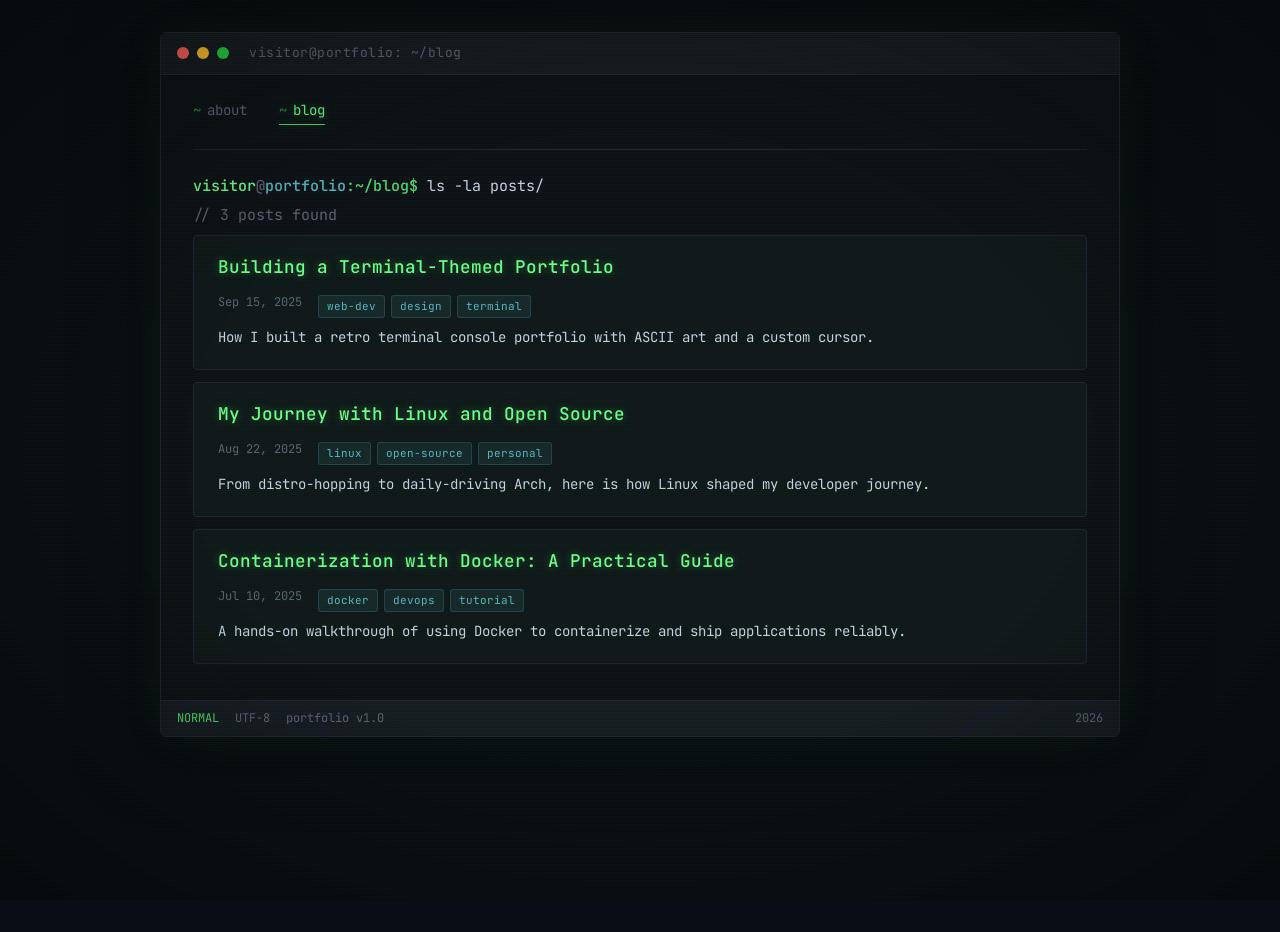
==== blog/index.html @ 106ab61b "fix styling" ====
<!DOCTYPE html><html lang="en"><head><meta charset="UTF-8"><meta name="viewport" content="width=device-width, initial-scale=1.0"><title>Umendra Rajapakshe</title><link rel="stylesheet" href="/_astro/Terminal.BENspTD4.css"></head><body><div class="terminal-window fade-in"><div class="terminal-titlebar"><div class="terminal-dot red"></div><div class="terminal-dot yellow"></div><div class="terminal-dot green"></div><span class="terminal-title">visitor@portfolio: ~/blog</span></div><div class="terminal-body"><nav class="nav-bar"><a href="/" class="nav-link">about</a><a href="/blog" class="nav-link active">blog</a></nav><div class="term-output"><div class="term-line"><span class="term-prompt"><span class="user">visitor</span><span class="at">@</span><span class="host">portfolio</span><span class="symbol">:~/blog$</span></span> ls -la posts/</div><div class="term-line comment">// 3 posts found</div></div><ul class="blog-list"><li><a href="/blog/building-terminal-themed-portfolio" class="blog-post-entry"><h3>Building a Terminal-Themed Portfolio</h3><div class="post-meta"><span>Sep 15, 2025</span><div class="post-tags"><span class="tag">web-dev</span><span class="tag">design</span><span class="tag">terminal</span></div></div><p class="post-excerpt">How I built a retro terminal console portfolio with ASCII art and a custom cursor.</p></a></li><li><a href="/blog/journey-with-linux-open-source" class="blog-post-entry"><h3>My Journey with Linux and Open Source</h3><div class="post-meta"><span>Aug 22, 2025</span><div class="post-tags"><span class="tag">linux</span><span class="tag">open-source</span><span class="tag">personal</span></div></div><p class="post-excerpt">From distro-hopping to daily-driving Arch, here is how Linux shaped my developer journey.</p></a></li><li><a href="/blog/containerization-with-docker" class="blog-post-entry"><h3>Containerization with Docker: A Practical Guide</h3><div class="post-meta"><span>Jul 10, 2025</span><div class="post-tags"><span class="tag">docker</span><span class="tag">devops</span><span class="tag">tutorial</span></div></div><p class="post-excerpt">A hands-on walkthrough of using Docker to containerize and ship applications reliably.</p></a></li></ul></div><div class="status-line"><div class="status-left"><span class="status-mode">NORMAL</span><span>UTF-8</span><span>portfolio v1.0</span></div><div class="status-right"><span>2026</span></div></div></div></body></html>
---- _astro/Terminal.BENspTD4.css ----
@import "https://fonts.googleapis.com/css2?family=JetBrains+Mono:wght@300;400;500;700&display=swap";@import "https://fonts.googleapis.com/css2?family=Inter:wght@300;400;500;600;700&display=swap";@import "https://fonts.googleapis.com/css2?family=VT323&display=swap";:root{--term-bg:#0a0e14;--term-bg-alt:#0d1117;--term-fg:#c5d0de;--term-green:#4fd76a;--term-green-dim:#2d8c3f;--term-green-bright:#6bff8a;--term-blue:#5b9bf3;--term-yellow:#e5c07b;--term-red:#ff6b6b;--term-cyan:#56b6c2;--term-magenta:#c678dd;--term-comment:#5c6370;--term-border:#1e252e;--term-glow:0 0 8px #4fd76a66;--term-glow-strong:0 0 12px #4fd76a99, 0 0 24px #4fd76a33;--font-mono:"JetBrains Mono", "Fira Code", "Consolas", monospace;--font-body:"Inter", system-ui, -apple-system, sans-serif;--font-pixel:"VT323", "JetBrains Mono", monospace;--scanline-opacity:.03}*{box-sizing:border-box;margin:0;padding:0}html{scroll-behavior:smooth}body{font-family:var(--font-mono);background-color:var(--term-bg);color:var(--term-fg);min-height:100vh;font-size:15px;line-height:1.6;overflow-x:hidden}body:before{content:"";background:repeating-linear-gradient(0deg, #0000 0px, #0000 1px, rgba(79, 215, 106, var(--scanline-opacity)) 1px, rgba(79, 215, 106, var(--scanline-opacity)) 2px);pointer-events:none;z-index:9999;width:100%;height:100%;position:fixed;top:0;left:0}body:after{content:"";pointer-events:none;z-index:9998;background:radial-gradient(#0000 50%,#0006 100%);width:100%;height:100%;position:fixed;top:0;left:0}.terminal-window{background:var(--term-bg-alt);border:1px solid var(--term-border);border-radius:6px;max-width:960px;margin:2rem auto;overflow:hidden;box-shadow:0 0 40px #4fd76a14,0 0 80px #00000080}.terminal-titlebar{border-bottom:1px solid var(--term-border);user-select:none;background:#161b22;align-items:center;gap:8px;padding:10px 16px;display:flex}.terminal-dot{border-radius:50%;width:12px;height:12px}.terminal-dot.red{background:#ff5f56}.terminal-dot.yellow{background:#ffbd2e}.terminal-dot.green{background:#27c93f}.terminal-title{color:var(--term-comment);letter-spacing:.5px;margin-left:12px;font-size:13px}.terminal-body{min-height:400px;padding:1.5rem 2rem}.ascii-art{font-family:var(--font-mono);color:var(--term-green);text-shadow:var(--term-glow);white-space:pre;user-select:none;padding:1rem 0;font-size:8px;line-height:1.15;overflow-x:auto}.ascii-art.small{font-size:9px}.term-prompt{color:var(--term-green);font-weight:500}.term-prompt .user{color:var(--term-green-bright)}.term-prompt .at{color:var(--term-comment)}.term-prompt .host{color:var(--term-cyan)}.term-prompt .path{color:var(--term-blue)}.term-prompt .symbol{color:var(--term-green)}.typing-cursor{background:var(--term-green);vertical-align:text-bottom;width:10px;height:1.2em;margin-left:2px;animation:1s steps(2,end) infinite blink;display:inline-block}@keyframes blink{0%,50%{opacity:1}50.01%,to{opacity:0}}.nav-bar{border-bottom:1px solid var(--term-border);gap:2rem;margin-bottom:1.5rem;padding:0 0 1.5rem;display:flex}.nav-link{color:var(--term-comment);padding-bottom:4px;font-size:14px;text-decoration:none;transition:color .2s,text-shadow .2s;position:relative}.nav-link:hover{color:var(--term-green);text-shadow:var(--term-glow)}.nav-link.active{color:var(--term-green-bright);text-shadow:var(--term-glow)}.nav-link.active:after{content:"";background:var(--term-green);width:100%;height:1px;box-shadow:var(--term-glow);position:absolute;bottom:0;left:0}.nav-link:before{content:"~";color:var(--term-green-dim);margin-right:6px}h1,h2,h3,h4{color:var(--term-green-bright);text-shadow:var(--term-glow);font-weight:500;line-height:1.3}h1{margin:1.5rem 0 1rem;font-size:1.6rem}h2{margin:1.5rem 0 .75rem;font-size:1.3rem}h3{margin:1rem 0 .5rem;font-size:1.1rem}p{color:var(--term-fg);margin-bottom:1rem}a{color:var(--term-cyan);text-decoration:none;transition:color .2s,text-shadow .2s}a:hover{color:var(--term-green-bright);text-shadow:var(--term-glow)}strong{color:var(--term-yellow);font-weight:500}em{color:var(--term-magenta);font-style:normal}code{font-family:var(--font-mono);color:var(--term-green-bright);background:#4fd76a14;border-radius:3px;padding:2px 6px;font-size:.9em}pre{border:1px solid var(--term-border);border-left:3px solid var(--term-green-dim);background:#06090d;border-radius:4px;margin:1rem 0;padding:1rem 1.25rem;overflow-x:auto}pre code{color:var(--term-fg);background:0 0;padding:0;font-size:13px;line-height:1.5}ul,ol{color:var(--term-fg);margin:.5rem 0 1rem 1.5rem}li{margin-bottom:.4rem}li::marker{color:var(--term-green)}.about-section{margin-bottom:2rem}.section-header{align-items:center;gap:10px;margin-bottom:.75rem;display:flex}.section-header .prefix{color:var(--term-green-dim);font-size:.9em}.section-header h2{margin:0}.skills-grid{grid-template-columns:repeat(auto-fill,minmax(200px,1fr));gap:.5rem;margin:1rem 0;display:grid}.skill-item{border:1px solid var(--term-border);background:#4fd76a0d;border-radius:4px;align-items:center;gap:8px;padding:6px 12px;font-size:13px;transition:border-color .2s,background .2s;display:flex}.skill-item:hover{border-color:var(--term-green-dim);background:#4fd76a1a}.skill-item .check{color:var(--term-green)}.project-card{border:1px solid var(--term-border);background:#4fd76a0a;border-radius:4px;margin-bottom:1rem;padding:1rem 1.25rem;transition:border-color .25s,box-shadow .25s,transform .25s}.project-card:hover{border-color:var(--term-green-dim);transform:translateY(-2px);box-shadow:0 0 20px #4fd76a1a}.project-card h3{margin-top:0}.project-card .project-meta{flex-wrap:wrap;gap:6px;margin-top:.5rem;display:flex}.tag{color:var(--term-cyan);background:#56b6c21a;border:1px solid #56b6c233;border-radius:3px;padding:2px 8px;font-size:11px}.blog-list{margin:0;padding:0;list-style:none}.blog-post-entry{border:1px solid var(--term-border);background:#4fd76a08;border-radius:4px;margin-bottom:.75rem;padding:1.25rem 1.5rem;text-decoration:none;transition:border-color .25s,box-shadow .25s,background .25s,transform .25s;display:block}.blog-post-entry:hover{border-color:var(--term-green-dim);background:#4fd76a12;transform:translate(4px);box-shadow:0 0 20px #4fd76a1a}.blog-post-entry h3{color:var(--term-green-bright);margin:0 0 .5rem}.blog-post-entry .post-meta{color:var(--term-comment);flex-wrap:wrap;align-items:center;gap:16px;margin-bottom:.5rem;font-size:12px;display:flex}.blog-post-entry .post-excerpt{color:var(--term-fg);margin:0;font-size:14px}.blog-post-entry .post-tags{gap:6px;margin-top:.5rem;display:flex}.article-header{border-bottom:1px solid var(--term-border);margin-bottom:2rem;padding-bottom:1.5rem}.article-header h1{color:var(--term-green-bright);text-shadow:var(--term-glow);margin:.5rem 0;font-size:2rem}.article-meta{color:var(--term-comment);flex-wrap:wrap;align-items:center;gap:16px;font-size:13px;display:flex}.article-body{font-family:var(--font-body);color:#d0d7e0;font-size:16px;line-height:1.8}.article-body h1{font-family:var(--font-mono);color:var(--term-green-bright);text-shadow:var(--term-glow);margin:2rem 0 1rem;font-size:1.5rem}.article-body h2{font-family:var(--font-mono);border-bottom:1px solid var(--term-border);color:var(--term-green-bright);text-shadow:var(--term-glow);margin:2rem 0 .75rem;padding-bottom:.3rem;font-size:1.3rem}.article-body h3{font-family:var(--font-mono);color:var(--term-green);text-shadow:none;margin:1.5rem 0 .5rem;font-size:1.15rem}.article-body p{color:#d0d7e0;text-shadow:none;margin-bottom:1.25rem}.article-body strong{color:var(--term-yellow);font-weight:600}.article-body em{color:var(--term-magenta);font-style:italic}.article-body a{color:var(--term-cyan);text-underline-offset:2px;text-decoration:underline}.article-body a:hover{color:var(--term-green-bright)}.article-body ul,.article-body ol{color:#d0d7e0;margin:.5rem 0 1.25rem 1.5rem}.article-body li{margin-bottom:.5rem;line-height:1.7}.article-body li::marker{color:var(--term-green)}.article-body code{font-family:var(--font-mono);color:var(--term-green-bright);background:#4fd76a14;border-radius:3px;padding:2px 6px;font-size:.88em}.article-body pre{margin:1.25rem 0}.article-body pre code{color:var(--term-fg);font-size:13px;line-height:1.5}.article-body blockquote{border-left:3px solid var(--term-green-dim);color:var(--term-comment);background:#4fd76a0a;border-radius:0 4px 4px 0;margin:1.25rem 0;padding:.5rem 1rem;font-style:italic}.article-body hr{border:none;border-top:1px solid var(--term-border);margin:2rem 0}.back-link{color:var(--term-green);align-items:center;gap:6px;margin-bottom:1.5rem;font-size:14px;display:inline-flex}.back-link:hover{color:var(--term-green-bright)}.status-line{border-top:1px solid var(--term-border);color:var(--term-comment);background:#161b22;justify-content:space-between;align-items:center;padding:8px 16px;font-size:12px;display:flex}.status-line .status-left{gap:16px;display:flex}.status-line .status-mode{color:var(--term-green)}.term-output{margin:.5rem 0}.term-line{white-space:pre-wrap;word-break:break-word;margin-bottom:.3rem}.term-line.comment{color:var(--term-comment)}.term-line.success{color:var(--term-green)}.term-line.warning{color:var(--term-yellow)}.fade-in{animation:.4s ease-out fadeIn}@keyframes fadeIn{0%{opacity:0;transform:translateY(8px)}to{opacity:1;transform:translateY(0)}}blockquote{border-left:3px solid var(--term-green-dim);color:var(--term-comment);background:#4fd76a0a;border-radius:0 4px 4px 0;margin:1rem 0;padding:.5rem 1rem;font-style:italic}hr{border:none;border-top:1px solid var(--term-border);margin:2rem 0}::selection{color:var(--term-green-bright);background:#4fd76a40}::-webkit-scrollbar{width:8px;height:8px}::-webkit-scrollbar-track{background:var(--term-bg)}::-webkit-scrollbar-thumb{background:var(--term-green-dim);border-radius:4px}::-webkit-scrollbar-thumb:hover{background:var(--term-green)}@media (width<=768px){body{font-size:13px}.terminal-window{border:none;border-radius:0;margin:0}.terminal-body{padding:1rem 1.25rem}.ascii-art{font-size:8px}.ascii-art.small{font-size:6px}h1{font-size:1.3rem}h2{font-size:1.1rem}.nav-bar{gap:1.25rem}.article-body{font-size:15px}.article-header h1{font-size:1.5rem}.article-body h1{font-size:1.25rem}.article-body h2{font-size:1.15rem}}@media (width<=480px){.terminal-body{padding:.75rem 1rem}.ascii-art{font-size:6px}.skills-grid{grid-template-columns:1fr}}
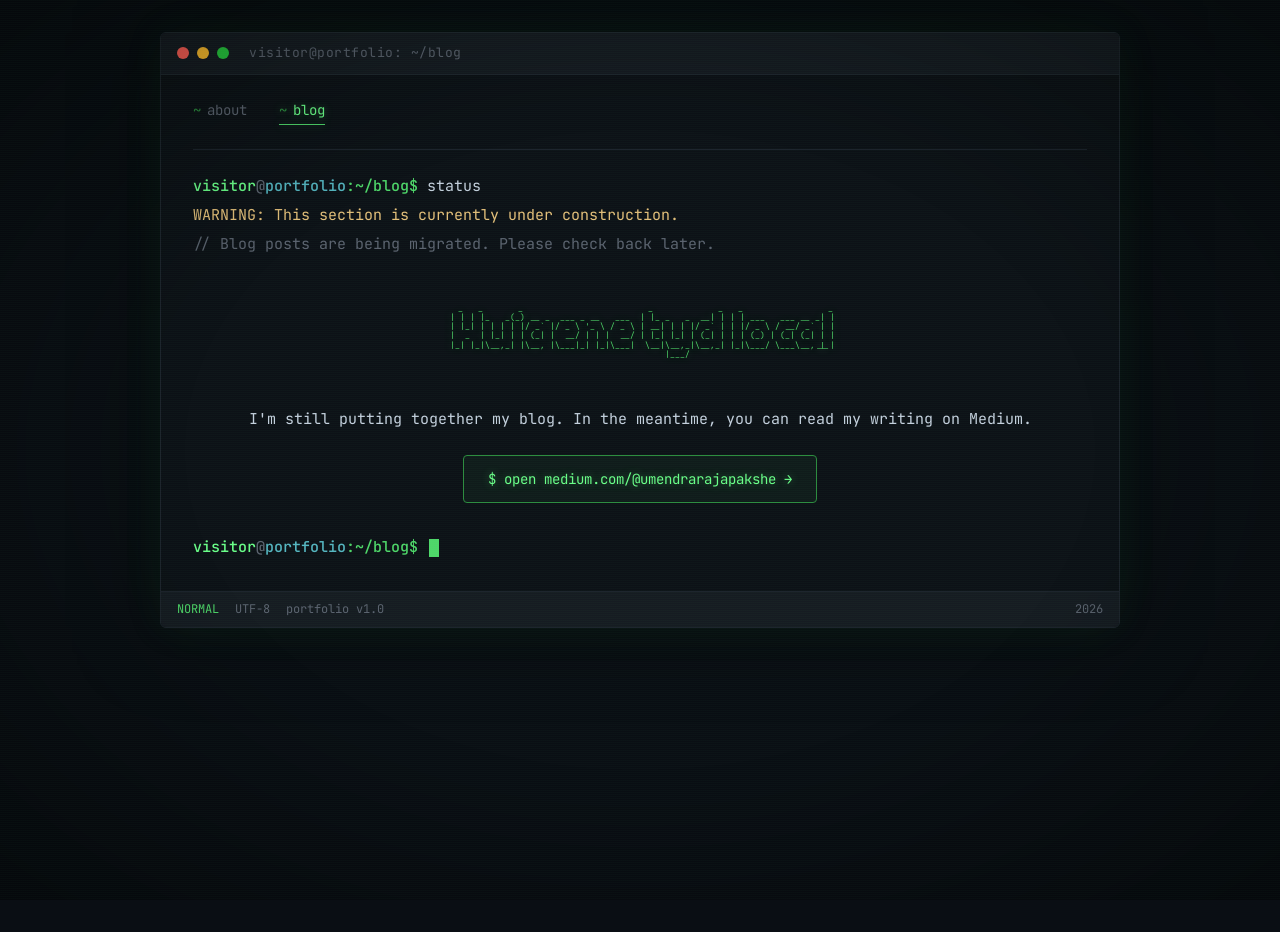
==== commit dde0205d: "Deploy Astro site from source repository" ====
--- a/blog/index.html
+++ b/blog/index.html
@@ -1 +1,16 @@
-<!DOCTYPE html><html lang="en"><head><meta charset="UTF-8"><meta name="viewport" content="width=device-width, initial-scale=1.0"><title>Umendra Rajapakshe</title><link rel="stylesheet" href="/_astro/Terminal.BENspTD4.css"></head><body><div class="terminal-window fade-in"><div class="terminal-titlebar"><div class="terminal-dot red"></div><div class="terminal-dot yellow"></div><div class="terminal-dot green"></div><span class="terminal-title">visitor@portfolio: ~/blog</span></div><div class="terminal-body"><nav class="nav-bar"><a href="/" class="nav-link">about</a><a href="/blog" class="nav-link active">blog</a></nav><div class="term-output"><div class="term-line"><span class="term-prompt"><span class="user">visitor</span><span class="at">@</span><span class="host">portfolio</span><span class="symbol">:~/blog$</span></span> ls -la posts/</div><div class="term-line comment">// 3 posts found</div></div><ul class="blog-list"><li><a href="/blog/building-terminal-themed-portfolio" class="blog-post-entry"><h3>Building a Terminal-Themed Portfolio</h3><div class="post-meta"><span>Sep 15, 2025</span><div class="post-tags"><span class="tag">web-dev</span><span class="tag">design</span><span class="tag">terminal</span></div></div><p class="post-excerpt">How I built a retro terminal console portfolio with ASCII art and a custom cursor.</p></a></li><li><a href="/blog/journey-with-linux-open-source" class="blog-post-entry"><h3>My Journey with Linux and Open Source</h3><div class="post-meta"><span>Aug 22, 2025</span><div class="post-tags"><span class="tag">linux</span><span class="tag">open-source</span><span class="tag">personal</span></div></div><p class="post-excerpt">From distro-hopping to daily-driving Arch, here is how Linux shaped my developer journey.</p></a></li><li><a href="/blog/containerization-with-docker" class="blog-post-entry"><h3>Containerization with Docker: A Practical Guide</h3><div class="post-meta"><span>Jul 10, 2025</span><div class="post-tags"><span class="tag">docker</span><span class="tag">devops</span><span class="tag">tutorial</span></div></div><p class="post-excerpt">A hands-on walkthrough of using Docker to containerize and ship applications reliably.</p></a></li></ul></div><div class="status-line"><div class="status-left"><span class="status-mode">NORMAL</span><span>UTF-8</span><span>portfolio v1.0</span></div><div class="status-right"><span>2026</span></div></div></div></body></html>+<!DOCTYPE html><html lang="en"><head><meta charset="UTF-8"><meta name="viewport" content="width=device-width, initial-scale=1.0"><title>Umendra Rajapakshe</title><link rel="stylesheet" href="/_astro/Terminal.BENspTD4.css"></head><body><div class="terminal-window fade-in"><div class="terminal-titlebar"><div class="terminal-dot red"></div><div class="terminal-dot yellow"></div><div class="terminal-dot green"></div><span class="terminal-title">visitor@portfolio: ~/blog</span></div><div class="terminal-body"><nav class="nav-bar"><a href="/" class="nav-link">about</a><a href="/blog" class="nav-link active">blog</a></nav><div class="term-output"><div class="term-line"><span class="term-prompt"><span class="user">visitor</span><span class="at">@</span><span class="host">portfolio</span><span class="symbol">:~/blog$</span></span> status</div><div class="term-line warning">WARNING: This section is currently under construction.</div><div class="term-line comment">// Blog posts are being migrated. Please check back later.</div></div><div class="ascii-art" style="text-align: center; margin: 2rem 0;">  _   _       _                         _             _   _                 _
+ | | | |_   _(_) __ _  ___ _ __   ___  | |_ _   _  __| | | | ___   ___ __ _| |
+ | |_| | | | | |/ _` |/ _ \ &#39;_ \ / _ \ | __| | | |/ _` | | |/ _ \ / __/ _` | |
+ |  _  | |_| | | (_| |  __/ | | |  __/ | |_| |_| | (_| | | | (_) | (_| (_| | |
+ |_| |_|\__,_| |\__, |\___|_| |_|\___|  \__|\__,_|\__,_| |_|\___/ \___\__,_|_|
+               |___/</div><div class="about-section" style="text-align: center; margin: 2rem 0;"><p>I'm still putting together my blog. In the meantime, you can read my writing on Medium.</p><p style="margin-top: 1.5rem;"><a href="https://medium.com/@umendrarajapakshe" target="_blank" rel="noopener" style="
+        display: inline-block;
+        padding: 12px 24px;
+        border: 1px solid var(--term-green-dim);
+        border-radius: 4px;
+        color: var(--term-green-bright);
+        font-size: 14px;
+        text-shadow: var(--term-glow);
+        transition: all 0.25s ease;
+        background: rgba(79, 215, 106, 0.05);
+      ">$ open medium.com/@umendrarajapakshe &rarr;</a></p></div><div class="term-output" style="margin-top: 2rem;"><div class="term-line"><span class="term-prompt"><span class="user">visitor</span><span class="at">@</span><span class="host">portfolio</span><span class="symbol">:~/blog$</span></span> <span class="typing-cursor"></span></div></div></div><div class="status-line"><div class="status-left"><span class="status-mode">NORMAL</span><span>UTF-8</span><span>portfolio v1.0</span></div><div class="status-right"><span>2026</span></div></div></div></body></html>
